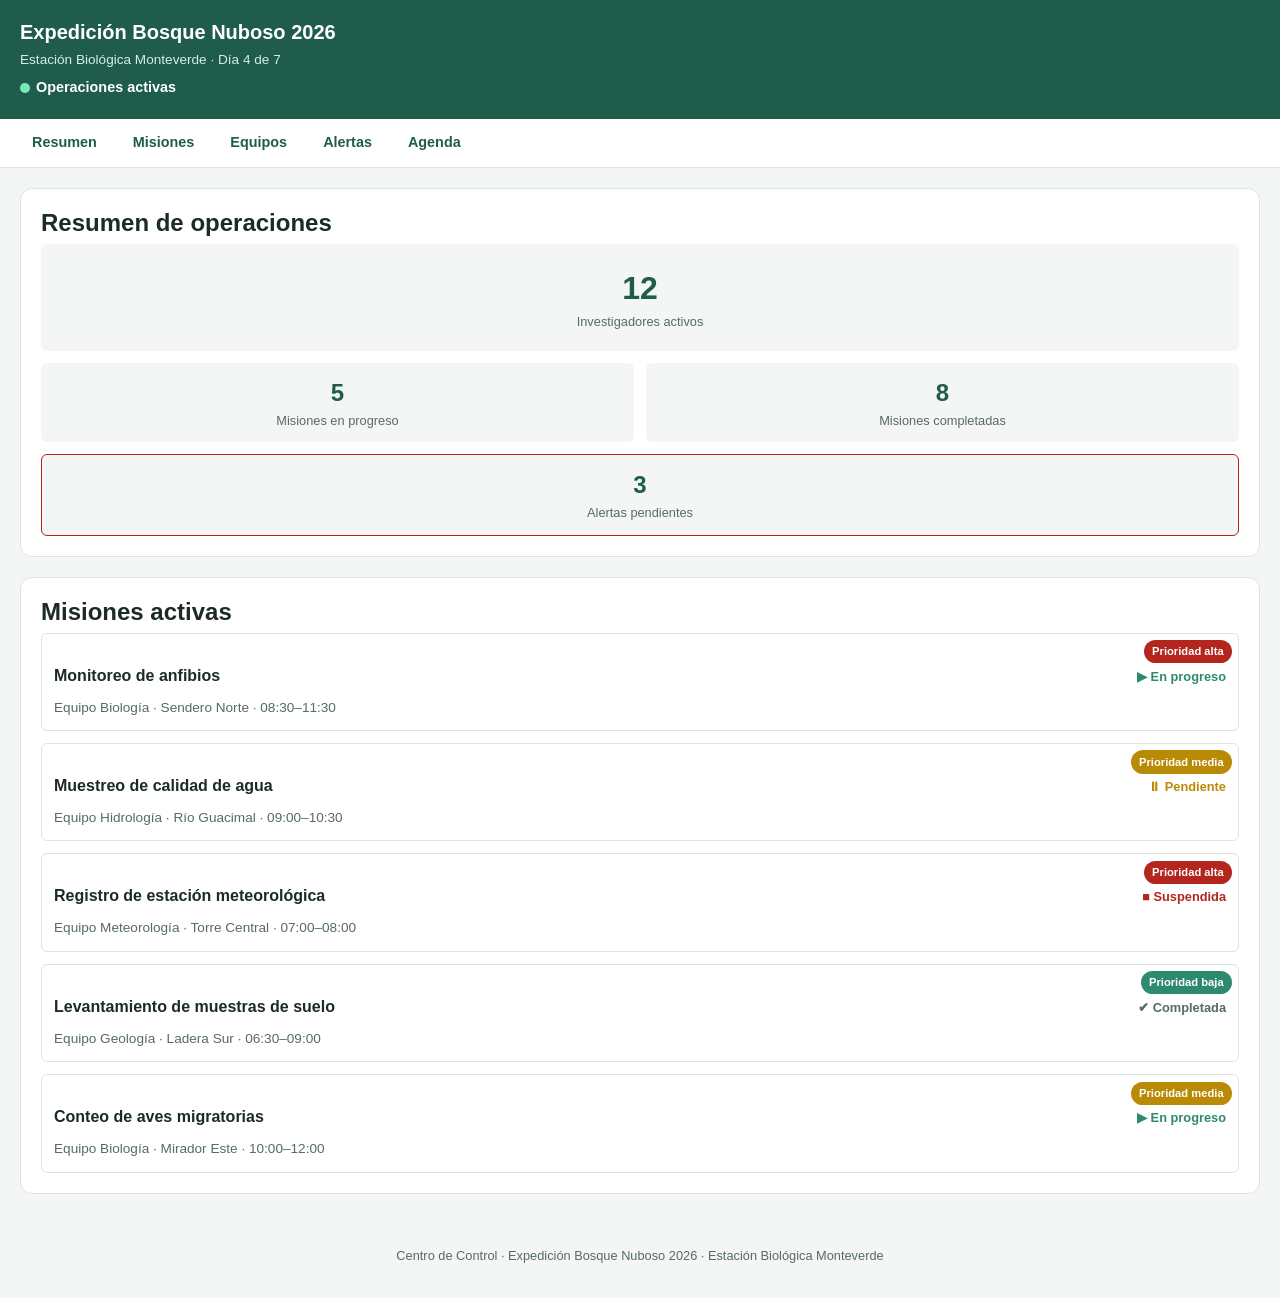
==== caso1/index.html @ 98ab07d7 "Caso 1: resumen de operaciones y misiones activas" ====
<!DOCTYPE html>
<html lang="es">
<head>
  <meta charset="UTF-8">
  <meta name="viewport" content="width=device-width, initial-scale=1.0">
  <title>Centro de Control · Expedición Bosque Nuboso 2026</title>
  <link rel="stylesheet" href="css/estilos.css">
</head>
<body>

  <header class="cabecera">
    <div class="cabecera__titulo">
      <h1>Expedición Bosque Nuboso 2026</h1>
      <p class="cabecera__meta">Estación Biológica Monteverde · Día 4 de 7</p>
    </div>
    <p class="estado-general" aria-label="Estado general de la expedición">
      <span class="estado-general__punto" aria-hidden="true"></span>
      Operaciones activas
    </p>
  </header>

  <nav class="nav-principal" aria-label="Navegación principal">
    <ul class="nav-principal__lista">
      <li><a href="#resumen">Resumen</a></li>
      <li><a href="#misiones">Misiones</a></li>
      <li><a href="#equipos">Equipos</a></li>
      <li><a href="#alertas">Alertas</a></li>
      <li><a href="#agenda">Agenda</a></li>
    </ul>
  </nav>

  <main class="panel">

    <section id="resumen" class="tarjeta indicadores" aria-labelledby="resumen-titulo">
      <h2 id="resumen-titulo">Resumen de operaciones</h2>
      <div class="indicadores__lista">
        <article class="indicador indicador--grande">
          <p class="indicador__valor">12</p>
          <p class="indicador__etiqueta">Investigadores activos</p>
        </article>
        <article class="indicador">
          <p class="indicador__valor">5</p>
          <p class="indicador__etiqueta">Misiones en progreso</p>
        </article>
        <article class="indicador">
          <p class="indicador__valor">8</p>
          <p class="indicador__etiqueta">Misiones completadas</p>
        </article>
        <article class="indicador indicador--alerta">
          <p class="indicador__valor">3</p>
          <p class="indicador__etiqueta">Alertas pendientes</p>
        </article>
      </div>
    </section>

    <section id="misiones" class="tarjeta misiones" aria-labelledby="misiones-titulo">
      <h2 id="misiones-titulo">Misiones activas</h2>
      <div class="misiones__lista">

        <article class="mision">
          <div class="mision__etiqueta mision__etiqueta--prioridad-alta">Prioridad alta</div>
          <div class="mision__encabezado">
            <h3>Monitoreo de anfibios</h3>
            <p class="mision__estado mision__estado--progreso">▶ En progreso</p>
          </div>
          <p class="mision__detalle">Equipo Biología · Sendero Norte · 08:30–11:30</p>
        </article>

        <article class="mision">
          <div class="mision__etiqueta mision__etiqueta--prioridad-media">Prioridad media</div>
          <div class="mision__encabezado">
            <h3>Muestreo de calidad de agua</h3>
            <p class="mision__estado mision__estado--pendiente">⏸ Pendiente</p>
          </div>
          <p class="mision__detalle">Equipo Hidrología · Río Guacimal · 09:00–10:30</p>
        </article>

        <article class="mision">
          <div class="mision__etiqueta mision__etiqueta--prioridad-alta">Prioridad alta</div>
          <div class="mision__encabezado">
            <h3>Registro de estación meteorológica</h3>
            <p class="mision__estado mision__estado--suspendida">■ Suspendida</p>
          </div>
          <p class="mision__detalle">Equipo Meteorología · Torre Central · 07:00–08:00</p>
        </article>

        <article class="mision">
          <div class="mision__etiqueta mision__etiqueta--prioridad-baja">Prioridad baja</div>
          <div class="mision__encabezado">
            <h3>Levantamiento de muestras de suelo</h3>
            <p class="mision__estado mision__estado--completada">✔ Completada</p>
          </div>
          <p class="mision__detalle">Equipo Geología · Ladera Sur · 06:30–09:00</p>
        </article>

        <article class="mision">
          <div class="mision__etiqueta mision__etiqueta--prioridad-media">Prioridad media</div>
          <div class="mision__encabezado">
            <h3>Conteo de aves migratorias</h3>
            <p class="mision__estado mision__estado--progreso">▶ En progreso</p>
          </div>
          <p class="mision__detalle">Equipo Biología · Mirador Este · 10:00–12:00</p>
        </article>

      </div>
    </section>

  </main>

  <footer class="pie">
    <p>Centro de Control · Expedición Bosque Nuboso 2026 · Estación Biológica Monteverde</p>
  </footer>

</body>
</html>
---- caso1/css/estilos.css ----
/* =========================================================
   VARIABLES CSS (:root)
   ========================================================= */
:root {
  --color-fondo: #f4f6f5;
  --color-superficie: #ffffff;
  --color-texto: #1c2b26;
  --color-texto-suave: #566b64;
  --color-principal: #1f5c4c;
  --color-principal-claro: #2e8a6f;
  --color-borde: #dbe4e0;

  --color-critica: #b3261e;
  --color-alta: #c76b1c;
  --color-media: #b98a06;
  --color-baja: #2e8a6f;
  --color-informativa: #3a6ea5;

  --espaciado-xs: 0.4rem;
  --espaciado-sm: 0.75rem;
  --espaciado-md: 1.25rem;
  --espaciado-lg: 2rem;

  --radio-sm: 6px;
  --radio-md: 12px;
}

/* =========================================================
   BASE / RESET LIGERO — enfoque MOBILE-FIRST
   ========================================================= */
*,
*::before,
*::after {
  box-sizing: border-box;
}

html {
  scroll-behavior: smooth;
}

body {
  margin: 0;
  font-family: "Segoe UI", Verdana, sans-serif;
  background-color: var(--color-fondo);
  color: var(--color-texto);
  line-height: 1.5;
  font-size: 100%;
}

h1, h2, h3 {
  margin: 0 0 var(--espaciado-xs) 0;
  line-height: 1.2;
}

ul, ol {
  margin: 0;
  padding-left: 1.1rem;
}

a {
  color: var(--color-principal);
}

/* =========================================================
   ENCABEZADO — Flexbox + position: sticky
   ========================================================= */
.cabecera {
  background-color: var(--color-principal);
  color: #fff;
  padding: var(--espaciado-md) var(--espaciado-md);
  display: flex;
  flex-direction: column;
  gap: var(--espaciado-xs);
  position: sticky;
  top: 0;
  z-index: 10;
}

.cabecera__titulo h1 {
  font-size: 1.25rem;
}

.cabecera__meta {
  margin: 0;
  font-size: 0.85rem;
  color: #d7ece5;
}

.estado-general {
  display: flex;
  align-items: center;
  gap: var(--espaciado-xs);
  font-weight: 600;
  font-size: 0.9rem;
  margin: 0;
}

.estado-general__punto {
  width: 0.6rem;
  height: 0.6rem;
  border-radius: 50%;
  background-color: #7be6b8;
  display: inline-block;
}

/* =========================================================
   NAVEGACIÓN — Flexbox, envuelve en pantallas pequeñas
   ========================================================= */
.nav-principal {
  background-color: var(--color-superficie);
  border-bottom: 1px solid var(--color-borde);
}

.nav-principal__lista {
  list-style: none;
  display: flex;
  flex-wrap: wrap;
  gap: var(--espaciado-sm);
  padding: var(--espaciado-sm) var(--espaciado-md);
  margin: 0;
}

.nav-principal__lista a {
  text-decoration: none;
  font-weight: 600;
  font-size: 0.9rem;
  padding: var(--espaciado-xs) var(--espaciado-sm);
  border-radius: var(--radio-sm);
}

.nav-principal__lista a:hover,
.nav-principal__lista a:focus {
  background-color: var(--color-fondo);
}

/* =========================================================
   PANEL PRINCIPAL — en móvil, una columna simple
   ========================================================= */
.panel {
  padding: var(--espaciado-md);
  display: flex;
  flex-direction: column;
  gap: var(--espaciado-md);
}

.tarjeta {
  background-color: var(--color-superficie);
  border: 1px solid var(--color-borde);
  border-radius: var(--radio-md);
  padding: var(--espaciado-md);
}

/* ---------- Indicadores (Flexbox, tamaños distintos) ---------- */
.indicadores__lista {
  display: flex;
  flex-wrap: wrap;
  gap: var(--espaciado-sm);
}

.indicador {
  flex: 1 1 40%;
  background-color: var(--color-fondo);
  border-radius: var(--radio-sm);
  padding: var(--espaciado-sm);
  text-align: center;
}

.indicador--grande {
  flex-basis: 100%;
  padding: var(--espaciado-md);
}

.indicador--grande .indicador__valor {
  font-size: 2rem;
}

.indicador--alerta {
  border: 1px solid var(--color-critica);
}

.indicador__valor {
  font-size: 1.5rem;
  font-weight: 700;
  margin: 0;
  color: var(--color-principal);
}

.indicador__etiqueta {
  margin: 0;
  font-size: 0.8rem;
  color: var(--color-texto-suave);
}

/* ---------- Misiones ---------- */
.misiones__lista {
  display: flex;
  flex-direction: column;
  gap: var(--espaciado-sm);
}

.mision {
  position: relative; /* contenedor para la etiqueta absoluta */
  border: 1px solid var(--color-borde);
  border-radius: var(--radio-sm);
  padding: var(--espaciado-sm);
  padding-top: var(--espaciado-lg);
}

.mision__etiqueta {
  position: absolute;
  top: var(--espaciado-xs);
  right: var(--espaciado-xs);
  font-size: 0.7rem;
  font-weight: 700;
  padding: 0.2rem 0.5rem;
  border-radius: 999px;
  color: #fff;
}

.mision__etiqueta--prioridad-alta { background-color: var(--color-critica); }
.mision__etiqueta--prioridad-media { background-color: var(--color-media); }
.mision__etiqueta--prioridad-baja { background-color: var(--color-baja); }

.mision__encabezado {
  display: flex;
  flex-wrap: wrap;
  justify-content: space-between;
  align-items: baseline;
  gap: var(--espaciado-xs);
}

.mision__encabezado h3 {
  font-size: 1rem;
}

.mision__estado {
  margin: 0;
  font-size: 0.8rem;
  font-weight: 600;
  white-space: nowrap;
}

.mision__estado--progreso { color: var(--color-principal-claro); }
.mision__estado--pendiente { color: var(--color-media); }
.mision__estado--suspendida { color: var(--color-critica); }
.mision__estado--completada { color: var(--color-texto-suave); }

.mision__detalle {
  margin: var(--espaciado-xs) 0 0 0;
  font-size: 0.85rem;
  color: var(--color-texto-suave);
}

/* ---------- Pie ---------- */
.pie {
  text-align: center;
  padding: var(--espaciado-md);
  font-size: 0.8rem;
  color: var(--color-texto-suave);
}
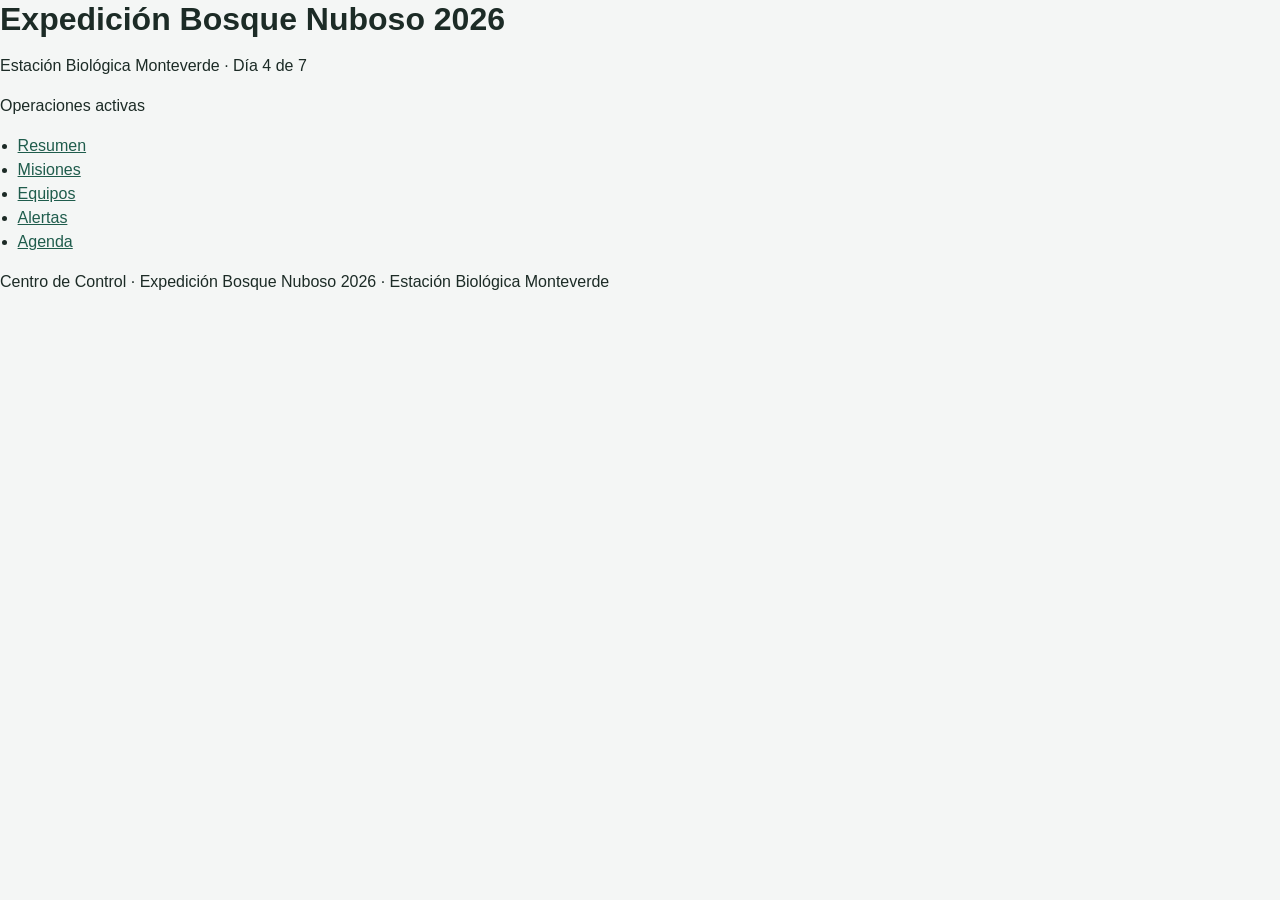
==== commit 8d743cdc: "Caso 1: esqueleto HTML semántico con header, nav, main y footer" ====
--- a/caso1/index.html
+++ b/caso1/index.html
@@ -30,81 +30,6 @@
   </nav>
 
   <main class="panel">
-
-    <section id="resumen" class="tarjeta indicadores" aria-labelledby="resumen-titulo">
-      <h2 id="resumen-titulo">Resumen de operaciones</h2>
-      <div class="indicadores__lista">
-        <article class="indicador indicador--grande">
-          <p class="indicador__valor">12</p>
-          <p class="indicador__etiqueta">Investigadores activos</p>
-        </article>
-        <article class="indicador">
-          <p class="indicador__valor">5</p>
-          <p class="indicador__etiqueta">Misiones en progreso</p>
-        </article>
-        <article class="indicador">
-          <p class="indicador__valor">8</p>
-          <p class="indicador__etiqueta">Misiones completadas</p>
-        </article>
-        <article class="indicador indicador--alerta">
-          <p class="indicador__valor">3</p>
-          <p class="indicador__etiqueta">Alertas pendientes</p>
-        </article>
-      </div>
-    </section>
-
-    <section id="misiones" class="tarjeta misiones" aria-labelledby="misiones-titulo">
-      <h2 id="misiones-titulo">Misiones activas</h2>
-      <div class="misiones__lista">
-
-        <article class="mision">
-          <div class="mision__etiqueta mision__etiqueta--prioridad-alta">Prioridad alta</div>
-          <div class="mision__encabezado">
-            <h3>Monitoreo de anfibios</h3>
-            <p class="mision__estado mision__estado--progreso">▶ En progreso</p>
-          </div>
-          <p class="mision__detalle">Equipo Biología · Sendero Norte · 08:30–11:30</p>
-        </article>
-
-        <article class="mision">
-          <div class="mision__etiqueta mision__etiqueta--prioridad-media">Prioridad media</div>
-          <div class="mision__encabezado">
-            <h3>Muestreo de calidad de agua</h3>
-            <p class="mision__estado mision__estado--pendiente">⏸ Pendiente</p>
-          </div>
-          <p class="mision__detalle">Equipo Hidrología · Río Guacimal · 09:00–10:30</p>
-        </article>
-
-        <article class="mision">
-          <div class="mision__etiqueta mision__etiqueta--prioridad-alta">Prioridad alta</div>
-          <div class="mision__encabezado">
-            <h3>Registro de estación meteorológica</h3>
-            <p class="mision__estado mision__estado--suspendida">■ Suspendida</p>
-          </div>
-          <p class="mision__detalle">Equipo Meteorología · Torre Central · 07:00–08:00</p>
-        </article>
-
-        <article class="mision">
-          <div class="mision__etiqueta mision__etiqueta--prioridad-baja">Prioridad baja</div>
-          <div class="mision__encabezado">
-            <h3>Levantamiento de muestras de suelo</h3>
-            <p class="mision__estado mision__estado--completada">✔ Completada</p>
-          </div>
-          <p class="mision__detalle">Equipo Geología · Ladera Sur · 06:30–09:00</p>
-        </article>
-
-        <article class="mision">
-          <div class="mision__etiqueta mision__etiqueta--prioridad-media">Prioridad media</div>
-          <div class="mision__encabezado">
-            <h3>Conteo de aves migratorias</h3>
-            <p class="mision__estado mision__estado--progreso">▶ En progreso</p>
-          </div>
-          <p class="mision__detalle">Equipo Biología · Mirador Este · 10:00–12:00</p>
-        </article>
-
-      </div>
-    </section>
-
   </main>
 
   <footer class="pie">
--- a/caso1/css/estilos.css
+++ b/caso1/css/estilos.css
@@ -61,201 +61,3 @@
   color: var(--color-principal);
 }
 
-/* =========================================================
-   ENCABEZADO — Flexbox + position: sticky
-   ========================================================= */
-.cabecera {
-  background-color: var(--color-principal);
-  color: #fff;
-  padding: var(--espaciado-md) var(--espaciado-md);
-  display: flex;
-  flex-direction: column;
-  gap: var(--espaciado-xs);
-  position: sticky;
-  top: 0;
-  z-index: 10;
-}
-
-.cabecera__titulo h1 {
-  font-size: 1.25rem;
-}
-
-.cabecera__meta {
-  margin: 0;
-  font-size: 0.85rem;
-  color: #d7ece5;
-}
-
-.estado-general {
-  display: flex;
-  align-items: center;
-  gap: var(--espaciado-xs);
-  font-weight: 600;
-  font-size: 0.9rem;
-  margin: 0;
-}
-
-.estado-general__punto {
-  width: 0.6rem;
-  height: 0.6rem;
-  border-radius: 50%;
-  background-color: #7be6b8;
-  display: inline-block;
-}
-
-/* =========================================================
-   NAVEGACIÓN — Flexbox, envuelve en pantallas pequeñas
-   ========================================================= */
-.nav-principal {
-  background-color: var(--color-superficie);
-  border-bottom: 1px solid var(--color-borde);
-}
-
-.nav-principal__lista {
-  list-style: none;
-  display: flex;
-  flex-wrap: wrap;
-  gap: var(--espaciado-sm);
-  padding: var(--espaciado-sm) var(--espaciado-md);
-  margin: 0;
-}
-
-.nav-principal__lista a {
-  text-decoration: none;
-  font-weight: 600;
-  font-size: 0.9rem;
-  padding: var(--espaciado-xs) var(--espaciado-sm);
-  border-radius: var(--radio-sm);
-}
-
-.nav-principal__lista a:hover,
-.nav-principal__lista a:focus {
-  background-color: var(--color-fondo);
-}
-
-/* =========================================================
-   PANEL PRINCIPAL — en móvil, una columna simple
-   ========================================================= */
-.panel {
-  padding: var(--espaciado-md);
-  display: flex;
-  flex-direction: column;
-  gap: var(--espaciado-md);
-}
-
-.tarjeta {
-  background-color: var(--color-superficie);
-  border: 1px solid var(--color-borde);
-  border-radius: var(--radio-md);
-  padding: var(--espaciado-md);
-}
-
-/* ---------- Indicadores (Flexbox, tamaños distintos) ---------- */
-.indicadores__lista {
-  display: flex;
-  flex-wrap: wrap;
-  gap: var(--espaciado-sm);
-}
-
-.indicador {
-  flex: 1 1 40%;
-  background-color: var(--color-fondo);
-  border-radius: var(--radio-sm);
-  padding: var(--espaciado-sm);
-  text-align: center;
-}
-
-.indicador--grande {
-  flex-basis: 100%;
-  padding: var(--espaciado-md);
-}
-
-.indicador--grande .indicador__valor {
-  font-size: 2rem;
-}
-
-.indicador--alerta {
-  border: 1px solid var(--color-critica);
-}
-
-.indicador__valor {
-  font-size: 1.5rem;
-  font-weight: 700;
-  margin: 0;
-  color: var(--color-principal);
-}
-
-.indicador__etiqueta {
-  margin: 0;
-  font-size: 0.8rem;
-  color: var(--color-texto-suave);
-}
-
-/* ---------- Misiones ---------- */
-.misiones__lista {
-  display: flex;
-  flex-direction: column;
-  gap: var(--espaciado-sm);
-}
-
-.mision {
-  position: relative; /* contenedor para la etiqueta absoluta */
-  border: 1px solid var(--color-borde);
-  border-radius: var(--radio-sm);
-  padding: var(--espaciado-sm);
-  padding-top: var(--espaciado-lg);
-}
-
-.mision__etiqueta {
-  position: absolute;
-  top: var(--espaciado-xs);
-  right: var(--espaciado-xs);
-  font-size: 0.7rem;
-  font-weight: 700;
-  padding: 0.2rem 0.5rem;
-  border-radius: 999px;
-  color: #fff;
-}
-
-.mision__etiqueta--prioridad-alta { background-color: var(--color-critica); }
-.mision__etiqueta--prioridad-media { background-color: var(--color-media); }
-.mision__etiqueta--prioridad-baja { background-color: var(--color-baja); }
-
-.mision__encabezado {
-  display: flex;
-  flex-wrap: wrap;
-  justify-content: space-between;
-  align-items: baseline;
-  gap: var(--espaciado-xs);
-}
-
-.mision__encabezado h3 {
-  font-size: 1rem;
-}
-
-.mision__estado {
-  margin: 0;
-  font-size: 0.8rem;
-  font-weight: 600;
-  white-space: nowrap;
-}
-
-.mision__estado--progreso { color: var(--color-principal-claro); }
-.mision__estado--pendiente { color: var(--color-media); }
-.mision__estado--suspendida { color: var(--color-critica); }
-.mision__estado--completada { color: var(--color-texto-suave); }
-
-.mision__detalle {
-  margin: var(--espaciado-xs) 0 0 0;
-  font-size: 0.85rem;
-  color: var(--color-texto-suave);
-}
-
-/* ---------- Pie ---------- */
-.pie {
-  text-align: center;
-  padding: var(--espaciado-md);
-  font-size: 0.8rem;
-  color: var(--color-texto-suave);
-}
-
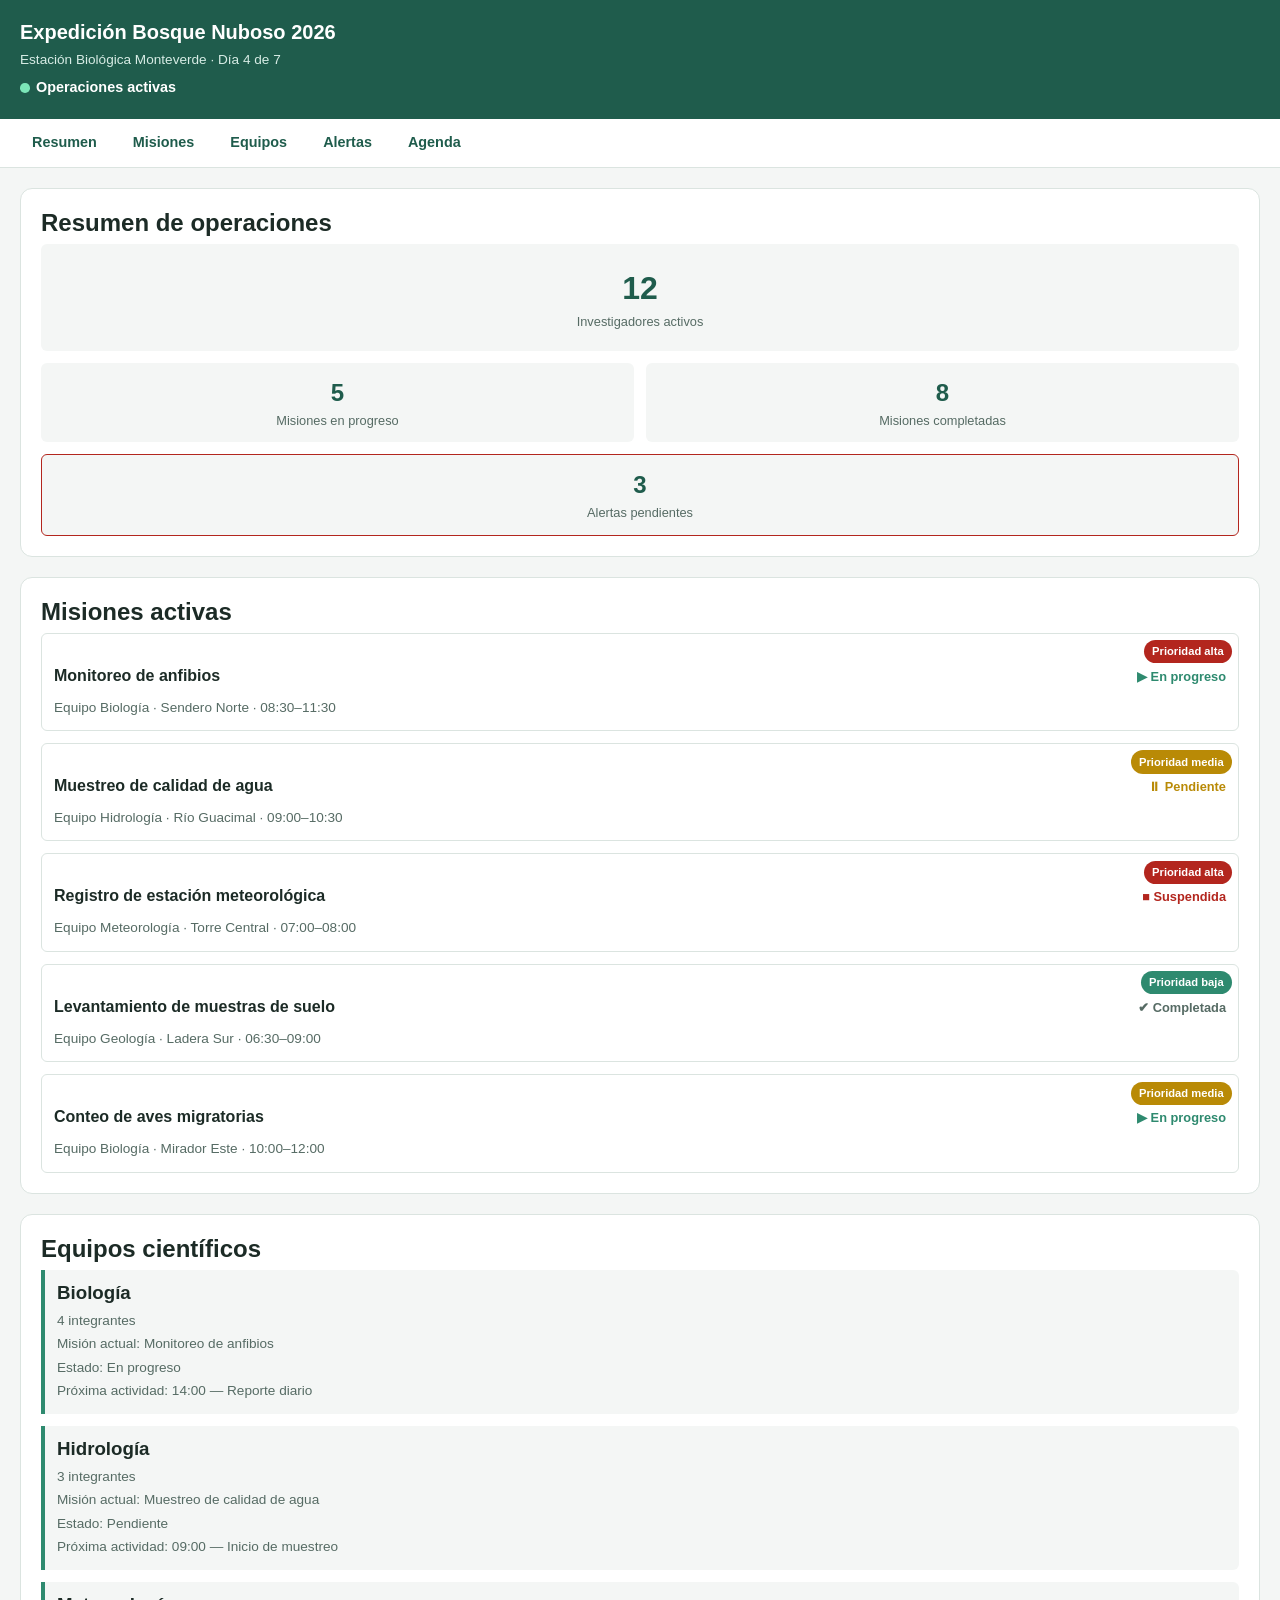
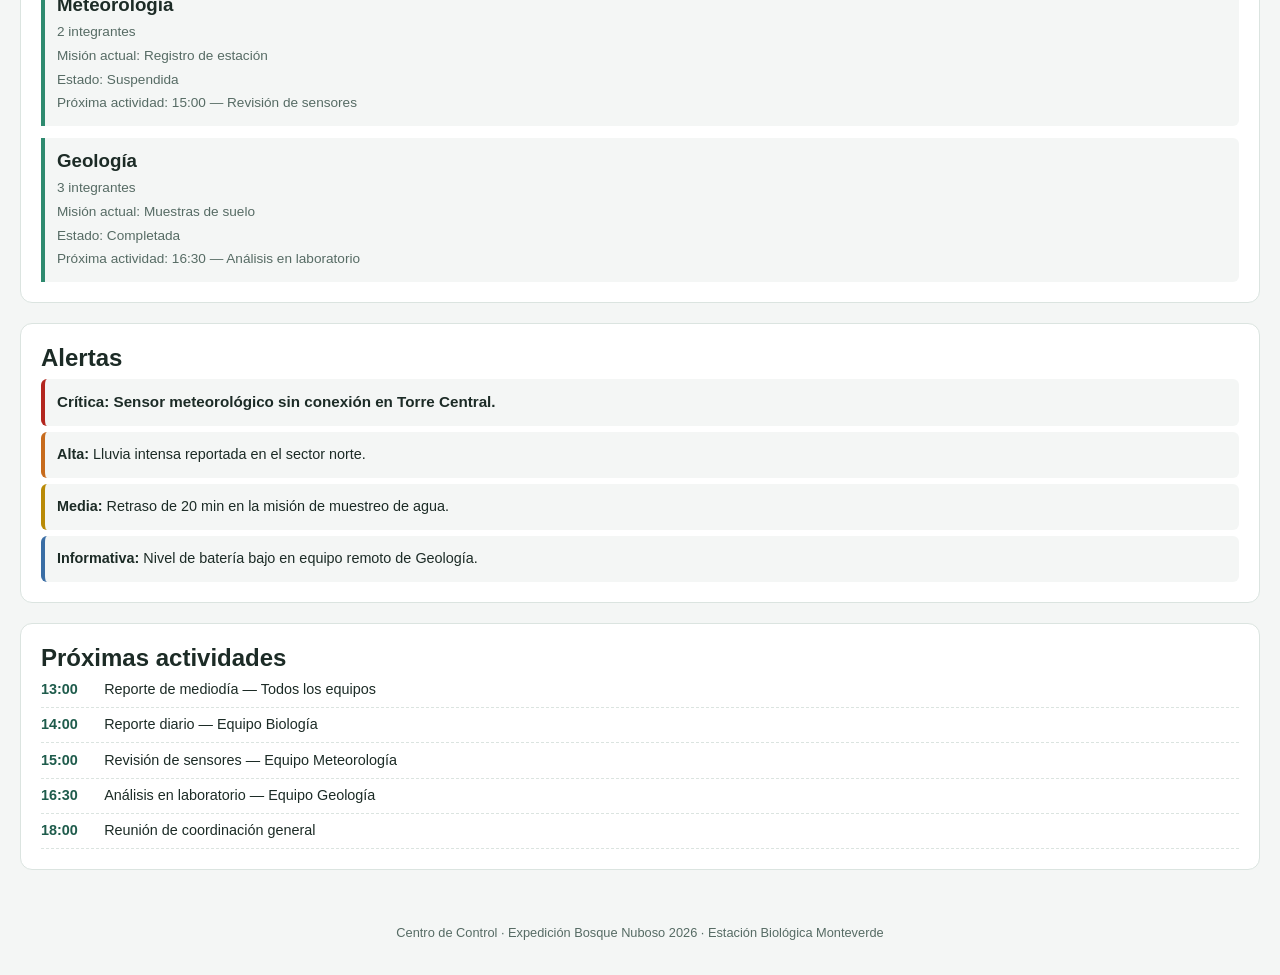
==== commit 661e1cff: "Caso 1: agenda de próximas actividades" ====
--- a/caso1/index.html
+++ b/caso1/index.html
@@ -30,6 +30,157 @@
   </nav>
 
   <main class="panel">
+
+    <section id="resumen" class="tarjeta indicadores" aria-labelledby="resumen-titulo">
+      <h2 id="resumen-titulo">Resumen de operaciones</h2>
+      <div class="indicadores__lista">
+        <article class="indicador indicador--grande">
+          <p class="indicador__valor">12</p>
+          <p class="indicador__etiqueta">Investigadores activos</p>
+        </article>
+        <article class="indicador">
+          <p class="indicador__valor">5</p>
+          <p class="indicador__etiqueta">Misiones en progreso</p>
+        </article>
+        <article class="indicador">
+          <p class="indicador__valor">8</p>
+          <p class="indicador__etiqueta">Misiones completadas</p>
+        </article>
+        <article class="indicador indicador--alerta">
+          <p class="indicador__valor">3</p>
+          <p class="indicador__etiqueta">Alertas pendientes</p>
+        </article>
+      </div>
+    </section>
+
+    <section id="misiones" class="tarjeta misiones" aria-labelledby="misiones-titulo">
+      <h2 id="misiones-titulo">Misiones activas</h2>
+      <div class="misiones__lista">
+
+        <article class="mision">
+          <div class="mision__etiqueta mision__etiqueta--prioridad-alta">Prioridad alta</div>
+          <div class="mision__encabezado">
+            <h3>Monitoreo de anfibios</h3>
+            <p class="mision__estado mision__estado--progreso">▶ En progreso</p>
+          </div>
+          <p class="mision__detalle">Equipo Biología · Sendero Norte · 08:30–11:30</p>
+        </article>
+
+        <article class="mision">
+          <div class="mision__etiqueta mision__etiqueta--prioridad-media">Prioridad media</div>
+          <div class="mision__encabezado">
+            <h3>Muestreo de calidad de agua</h3>
+            <p class="mision__estado mision__estado--pendiente">⏸ Pendiente</p>
+          </div>
+          <p class="mision__detalle">Equipo Hidrología · Río Guacimal · 09:00–10:30</p>
+        </article>
+
+        <article class="mision">
+          <div class="mision__etiqueta mision__etiqueta--prioridad-alta">Prioridad alta</div>
+          <div class="mision__encabezado">
+            <h3>Registro de estación meteorológica</h3>
+            <p class="mision__estado mision__estado--suspendida">■ Suspendida</p>
+          </div>
+          <p class="mision__detalle">Equipo Meteorología · Torre Central · 07:00–08:00</p>
+        </article>
+
+        <article class="mision">
+          <div class="mision__etiqueta mision__etiqueta--prioridad-baja">Prioridad baja</div>
+          <div class="mision__encabezado">
+            <h3>Levantamiento de muestras de suelo</h3>
+            <p class="mision__estado mision__estado--completada">✔ Completada</p>
+          </div>
+          <p class="mision__detalle">Equipo Geología · Ladera Sur · 06:30–09:00</p>
+        </article>
+
+        <article class="mision">
+          <div class="mision__etiqueta mision__etiqueta--prioridad-media">Prioridad media</div>
+          <div class="mision__encabezado">
+            <h3>Conteo de aves migratorias</h3>
+            <p class="mision__estado mision__estado--progreso">▶ En progreso</p>
+          </div>
+          <p class="mision__detalle">Equipo Biología · Mirador Este · 10:00–12:00</p>
+        </article>
+
+      </div>
+    </section>
+
+    <section id="equipos" class="tarjeta equipos" aria-labelledby="equipos-titulo">
+      <h2 id="equipos-titulo">Equipos científicos</h2>
+      <div class="equipos__lista">
+
+        <article class="equipo">
+          <h3>Biología</h3>
+          <ul class="equipo__datos">
+            <li>4 integrantes</li>
+            <li>Misión actual: Monitoreo de anfibios</li>
+            <li>Estado: En progreso</li>
+            <li>Próxima actividad: 14:00 — Reporte diario</li>
+          </ul>
+        </article>
+
+        <article class="equipo">
+          <h3>Hidrología</h3>
+          <ul class="equipo__datos">
+            <li>3 integrantes</li>
+            <li>Misión actual: Muestreo de calidad de agua</li>
+            <li>Estado: Pendiente</li>
+            <li>Próxima actividad: 09:00 — Inicio de muestreo</li>
+          </ul>
+        </article>
+
+        <article class="equipo">
+          <h3>Meteorología</h3>
+          <ul class="equipo__datos">
+            <li>2 integrantes</li>
+            <li>Misión actual: Registro de estación</li>
+            <li>Estado: Suspendida</li>
+            <li>Próxima actividad: 15:00 — Revisión de sensores</li>
+          </ul>
+        </article>
+
+        <article class="equipo">
+          <h3>Geología</h3>
+          <ul class="equipo__datos">
+            <li>3 integrantes</li>
+            <li>Misión actual: Muestras de suelo</li>
+            <li>Estado: Completada</li>
+            <li>Próxima actividad: 16:30 — Análisis en laboratorio</li>
+          </ul>
+        </article>
+
+      </div>
+    </section>
+
+    <aside id="alertas" class="tarjeta alertas" aria-labelledby="alertas-titulo">
+      <h2 id="alertas-titulo">Alertas</h2>
+      <ul class="alertas__lista">
+        <li class="alerta alerta--critica">
+          <strong>Crítica:</strong> Sensor meteorológico sin conexión en Torre Central.
+        </li>
+        <li class="alerta alerta--alta">
+          <strong>Alta:</strong> Lluvia intensa reportada en el sector norte.
+        </li>
+        <li class="alerta alerta--media">
+          <strong>Media:</strong> Retraso de 20 min en la misión de muestreo de agua.
+        </li>
+        <li class="alerta alerta--informativa">
+          <strong>Informativa:</strong> Nivel de batería bajo en equipo remoto de Geología.
+        </li>
+      </ul>
+    </aside>
+
+    <section id="agenda" class="tarjeta agenda" aria-labelledby="agenda-titulo">
+      <h2 id="agenda-titulo">Próximas actividades</h2>
+      <ol class="agenda__lista">
+        <li><span class="agenda__hora">13:00</span> Reporte de mediodía — Todos los equipos</li>
+        <li><span class="agenda__hora">14:00</span> Reporte diario — Equipo Biología</li>
+        <li><span class="agenda__hora">15:00</span> Revisión de sensores — Equipo Meteorología</li>
+        <li><span class="agenda__hora">16:30</span> Análisis en laboratorio — Equipo Geología</li>
+        <li><span class="agenda__hora">18:00</span> Reunión de coordinación general</li>
+      </ol>
+    </section>
+
   </main>
 
   <footer class="pie">
--- a/caso1/css/estilos.css
+++ b/caso1/css/estilos.css
@@ -61,3 +61,276 @@
   color: var(--color-principal);
 }
 
+/* =========================================================
+   ENCABEZADO — Flexbox + position: sticky
+   ========================================================= */
+.cabecera {
+  background-color: var(--color-principal);
+  color: #fff;
+  padding: var(--espaciado-md) var(--espaciado-md);
+  display: flex;
+  flex-direction: column;
+  gap: var(--espaciado-xs);
+  position: sticky;
+  top: 0;
+  z-index: 10;
+}
+
+.cabecera__titulo h1 {
+  font-size: 1.25rem;
+}
+
+.cabecera__meta {
+  margin: 0;
+  font-size: 0.85rem;
+  color: #d7ece5;
+}
+
+.estado-general {
+  display: flex;
+  align-items: center;
+  gap: var(--espaciado-xs);
+  font-weight: 600;
+  font-size: 0.9rem;
+  margin: 0;
+}
+
+.estado-general__punto {
+  width: 0.6rem;
+  height: 0.6rem;
+  border-radius: 50%;
+  background-color: #7be6b8;
+  display: inline-block;
+}
+
+/* =========================================================
+   NAVEGACIÓN — Flexbox, envuelve en pantallas pequeñas
+   ========================================================= */
+.nav-principal {
+  background-color: var(--color-superficie);
+  border-bottom: 1px solid var(--color-borde);
+}
+
+.nav-principal__lista {
+  list-style: none;
+  display: flex;
+  flex-wrap: wrap;
+  gap: var(--espaciado-sm);
+  padding: var(--espaciado-sm) var(--espaciado-md);
+  margin: 0;
+}
+
+.nav-principal__lista a {
+  text-decoration: none;
+  font-weight: 600;
+  font-size: 0.9rem;
+  padding: var(--espaciado-xs) var(--espaciado-sm);
+  border-radius: var(--radio-sm);
+}
+
+.nav-principal__lista a:hover,
+.nav-principal__lista a:focus {
+  background-color: var(--color-fondo);
+}
+
+/* =========================================================
+   PANEL PRINCIPAL — en móvil, una columna simple
+   ========================================================= */
+.panel {
+  padding: var(--espaciado-md);
+  display: flex;
+  flex-direction: column;
+  gap: var(--espaciado-md);
+}
+
+.tarjeta {
+  background-color: var(--color-superficie);
+  border: 1px solid var(--color-borde);
+  border-radius: var(--radio-md);
+  padding: var(--espaciado-md);
+}
+
+/* ---------- Indicadores (Flexbox, tamaños distintos) ---------- */
+.indicadores__lista {
+  display: flex;
+  flex-wrap: wrap;
+  gap: var(--espaciado-sm);
+}
+
+.indicador {
+  flex: 1 1 40%;
+  background-color: var(--color-fondo);
+  border-radius: var(--radio-sm);
+  padding: var(--espaciado-sm);
+  text-align: center;
+}
+
+.indicador--grande {
+  flex-basis: 100%;
+  padding: var(--espaciado-md);
+}
+
+.indicador--grande .indicador__valor {
+  font-size: 2rem;
+}
+
+.indicador--alerta {
+  border: 1px solid var(--color-critica);
+}
+
+.indicador__valor {
+  font-size: 1.5rem;
+  font-weight: 700;
+  margin: 0;
+  color: var(--color-principal);
+}
+
+.indicador__etiqueta {
+  margin: 0;
+  font-size: 0.8rem;
+  color: var(--color-texto-suave);
+}
+
+/* ---------- Misiones ---------- */
+.misiones__lista {
+  display: flex;
+  flex-direction: column;
+  gap: var(--espaciado-sm);
+}
+
+.mision {
+  position: relative; /* contenedor para la etiqueta absoluta */
+  border: 1px solid var(--color-borde);
+  border-radius: var(--radio-sm);
+  padding: var(--espaciado-sm);
+  padding-top: var(--espaciado-lg);
+}
+
+.mision__etiqueta {
+  position: absolute;
+  top: var(--espaciado-xs);
+  right: var(--espaciado-xs);
+  font-size: 0.7rem;
+  font-weight: 700;
+  padding: 0.2rem 0.5rem;
+  border-radius: 999px;
+  color: #fff;
+}
+
+.mision__etiqueta--prioridad-alta { background-color: var(--color-critica); }
+.mision__etiqueta--prioridad-media { background-color: var(--color-media); }
+.mision__etiqueta--prioridad-baja { background-color: var(--color-baja); }
+
+.mision__encabezado {
+  display: flex;
+  flex-wrap: wrap;
+  justify-content: space-between;
+  align-items: baseline;
+  gap: var(--espaciado-xs);
+}
+
+.mision__encabezado h3 {
+  font-size: 1rem;
+}
+
+.mision__estado {
+  margin: 0;
+  font-size: 0.8rem;
+  font-weight: 600;
+  white-space: nowrap;
+}
+
+.mision__estado--progreso { color: var(--color-principal-claro); }
+.mision__estado--pendiente { color: var(--color-media); }
+.mision__estado--suspendida { color: var(--color-critica); }
+.mision__estado--completada { color: var(--color-texto-suave); }
+
+.mision__detalle {
+  margin: var(--espaciado-xs) 0 0 0;
+  font-size: 0.85rem;
+  color: var(--color-texto-suave);
+}
+
+/* ---------- Equipos ---------- */
+.equipos__lista {
+  display: flex;
+  flex-direction: column;
+  gap: var(--espaciado-sm);
+}
+
+.equipo {
+  border-left: 4px solid var(--color-principal-claro);
+  padding: var(--espaciado-sm);
+  background-color: var(--color-fondo);
+  border-radius: 0 var(--radio-sm) var(--radio-sm) 0;
+}
+
+.equipo__datos {
+  list-style: none;
+  padding: 0;
+  margin: var(--espaciado-xs) 0 0 0;
+  font-size: 0.85rem;
+  color: var(--color-texto-suave);
+  display: flex;
+  flex-direction: column;
+  gap: 0.2rem;
+}
+
+/* ---------- Alertas (jerarquía visual sin depender solo del color) ---------- */
+.alertas__lista {
+  list-style: none;
+  padding: 0;
+  display: flex;
+  flex-direction: column;
+  gap: var(--espaciado-xs);
+}
+
+.alerta {
+  border-left: 4px solid transparent;
+  padding: var(--espaciado-sm);
+  border-radius: var(--radio-sm);
+  background-color: var(--color-fondo);
+  font-size: 0.9rem;
+}
+
+.alerta--critica {
+  border-left-color: var(--color-critica);
+  font-size: 0.95rem;
+  font-weight: 600;
+}
+
+.alerta--alta { border-left-color: var(--color-alta); }
+.alerta--media { border-left-color: var(--color-media); }
+.alerta--informativa { border-left-color: var(--color-informativa); }
+
+/* ---------- Agenda ---------- */
+.agenda__lista {
+  list-style: none;
+  padding: 0;
+  display: flex;
+  flex-direction: column;
+  gap: var(--espaciado-xs);
+}
+
+.agenda__lista li {
+  display: flex;
+  gap: var(--espaciado-sm);
+  font-size: 0.9rem;
+  border-bottom: 1px dashed var(--color-borde);
+  padding-bottom: var(--espaciado-xs);
+}
+
+.agenda__hora {
+  font-weight: 700;
+  color: var(--color-principal);
+  min-width: 3.2rem;
+}
+
+/* ---------- Pie ---------- */
+.pie {
+  text-align: center;
+  padding: var(--espaciado-md);
+  font-size: 0.8rem;
+  color: var(--color-texto-suave);
+}
+
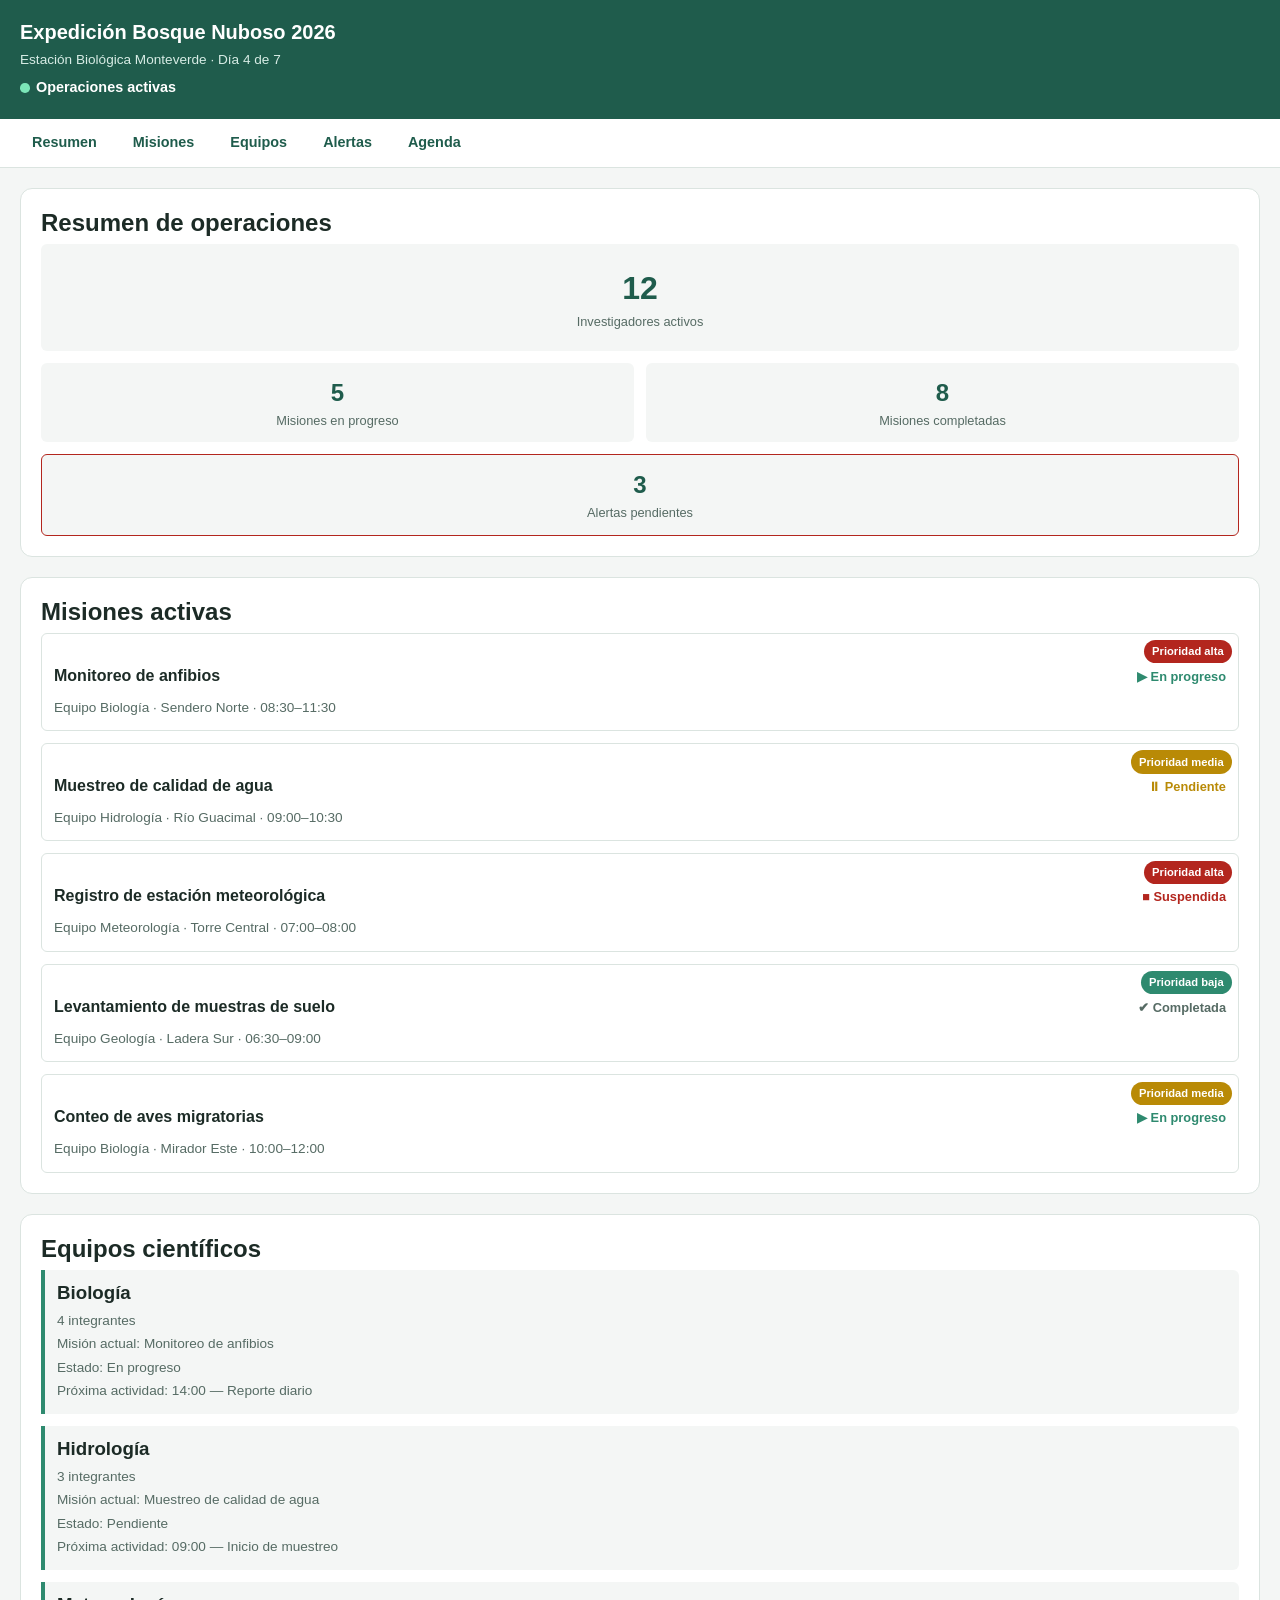
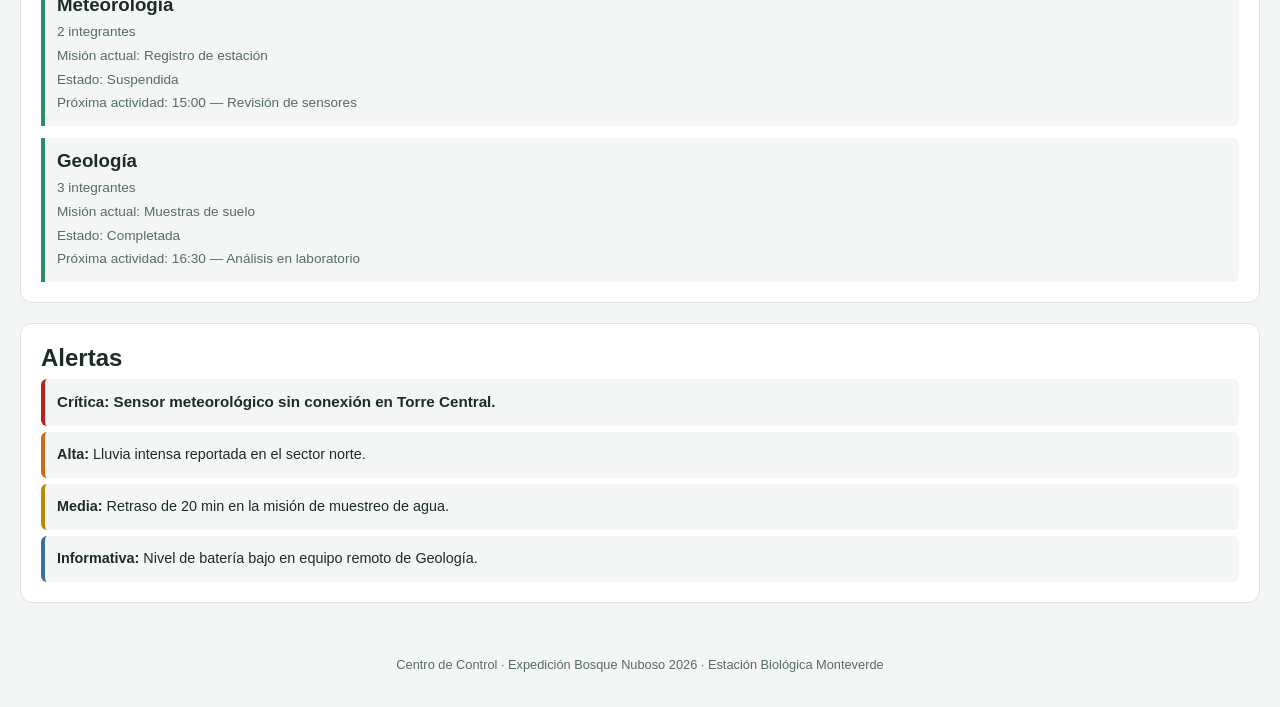
==== commit 77b11df9: "Caso 1: equipos científicos y alertas con jerarquía visual" ====
--- a/caso1/index.html
+++ b/caso1/index.html
@@ -170,17 +170,6 @@
       </ul>
     </aside>
 
-    <section id="agenda" class="tarjeta agenda" aria-labelledby="agenda-titulo">
-      <h2 id="agenda-titulo">Próximas actividades</h2>
-      <ol class="agenda__lista">
-        <li><span class="agenda__hora">13:00</span> Reporte de mediodía — Todos los equipos</li>
-        <li><span class="agenda__hora">14:00</span> Reporte diario — Equipo Biología</li>
-        <li><span class="agenda__hora">15:00</span> Revisión de sensores — Equipo Meteorología</li>
-        <li><span class="agenda__hora">16:30</span> Análisis en laboratorio — Equipo Geología</li>
-        <li><span class="agenda__hora">18:00</span> Reunión de coordinación general</li>
-      </ol>
-    </section>
-
   </main>
 
   <footer class="pie">
--- a/caso1/css/estilos.css
+++ b/caso1/css/estilos.css
@@ -303,29 +303,6 @@
 .alerta--media { border-left-color: var(--color-media); }
 .alerta--informativa { border-left-color: var(--color-informativa); }
 
-/* ---------- Agenda ---------- */
-.agenda__lista {
-  list-style: none;
-  padding: 0;
-  display: flex;
-  flex-direction: column;
-  gap: var(--espaciado-xs);
-}
-
-.agenda__lista li {
-  display: flex;
-  gap: var(--espaciado-sm);
-  font-size: 0.9rem;
-  border-bottom: 1px dashed var(--color-borde);
-  padding-bottom: var(--espaciado-xs);
-}
-
-.agenda__hora {
-  font-weight: 700;
-  color: var(--color-principal);
-  min-width: 3.2rem;
-}
-
 /* ---------- Pie ---------- */
 .pie {
   text-align: center;
